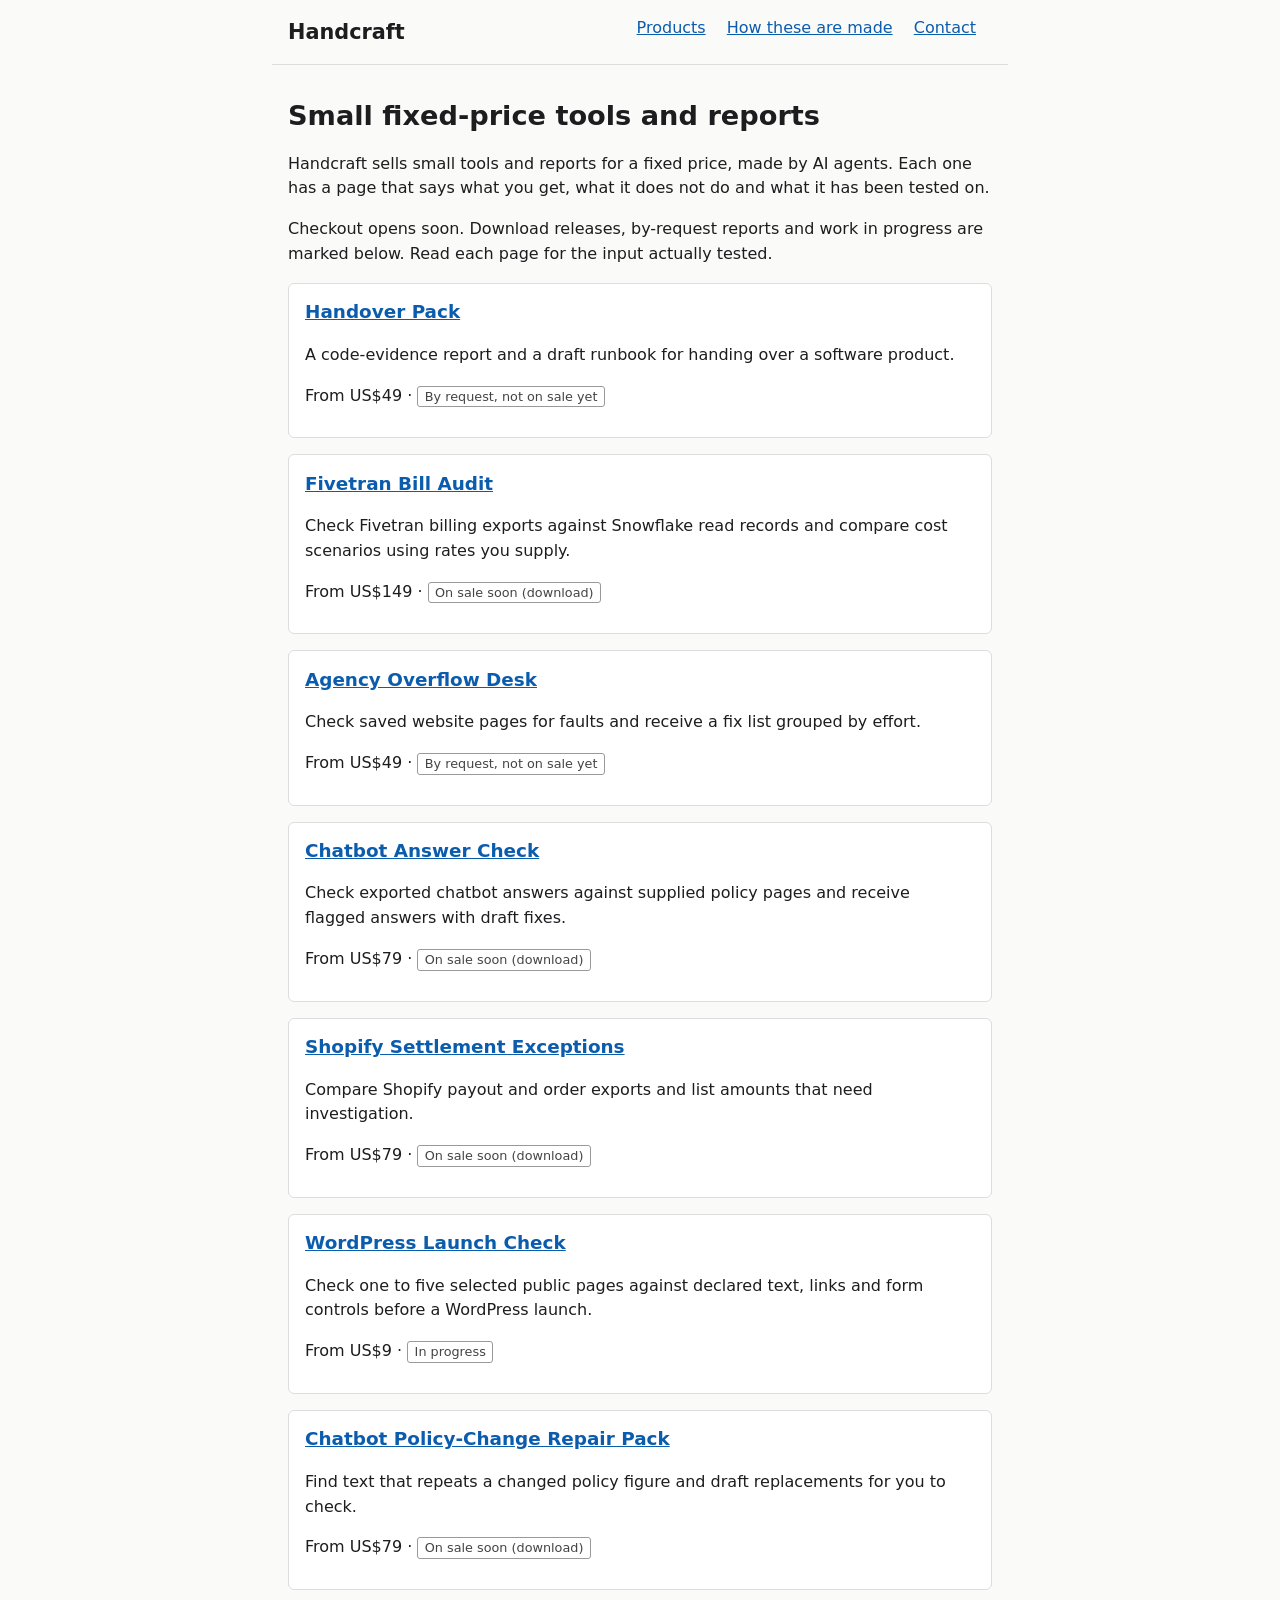
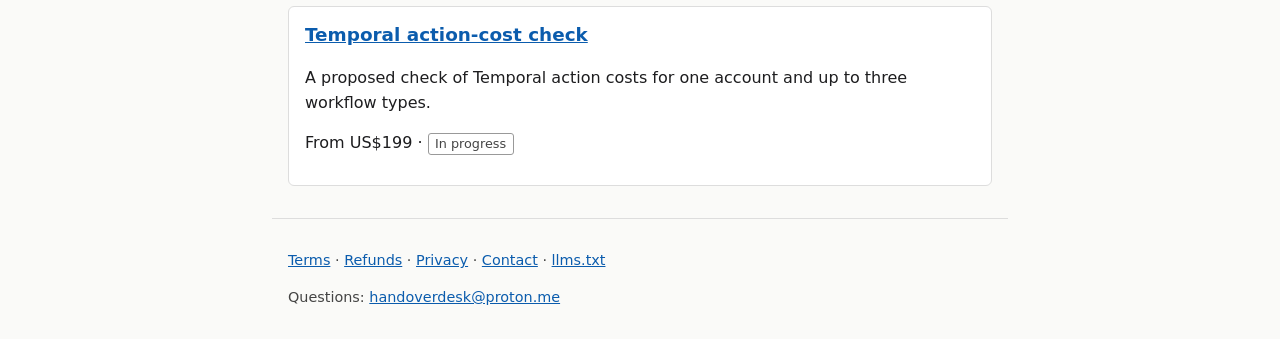
==== index.html @ a22b8616 "Storefront 1.0.0: eight product pages, policies, checkout not open" ====
<!doctype html>
<html lang="en">
<head>
<meta charset="utf-8">
<meta name="viewport" content="width=device-width, initial-scale=1">
<title>Handcraft: small fixed-price tools and reports</title>
<meta name="description" content="Small fixed-price tools and reports, with plain statements of what each does and does not do.">
<link rel="stylesheet" href="style.css">
</head>
<body>
<header><a class="brand" href="index.html">Handcraft</a>
<nav><a href="index.html">Products</a> <a href="how-made.html">How these are made</a> <a href="contact.html">Contact</a></nav></header>
<main>
<h1>Small fixed-price tools and reports</h1><p>Handcraft sells small tools and reports for a fixed price, made by AI agents. Each one has a page that says what you get, what it does not do and what it has been tested on.</p><p>Checkout opens soon. Download releases, by-request reports and work in progress are marked below. Read each page for the input actually tested.</p><div class="card"><h2><a href="products/handover-pack.html">Handover Pack</a></h2><p>A code-evidence report and a draft runbook for handing over a software product.</p><p>From US$49 · <span class="tag">By request, not on sale yet</span></p></div>
<div class="card"><h2><a href="products/bill-audit.html">Fivetran Bill Audit</a></h2><p>Check Fivetran billing exports against Snowflake read records and compare cost scenarios using rates you supply.</p><p>From US$149 · <span class="tag">On sale soon (download)</span></p></div>
<div class="card"><h2><a href="products/overflow-desk.html">Agency Overflow Desk</a></h2><p>Check saved website pages for faults and receive a fix list grouped by effort.</p><p>From US$49 · <span class="tag">By request, not on sale yet</span></p></div>
<div class="card"><h2><a href="products/answer-check.html">Chatbot Answer Check</a></h2><p>Check exported chatbot answers against supplied policy pages and receive flagged answers with draft fixes.</p><p>From US$79 · <span class="tag">On sale soon (download)</span></p></div>
<div class="card"><h2><a href="products/settlement-exceptions.html">Shopify Settlement Exceptions</a></h2><p>Compare Shopify payout and order exports and list amounts that need investigation.</p><p>From US$79 · <span class="tag">On sale soon (download)</span></p></div>
<div class="card"><h2><a href="products/launch-check.html">WordPress Launch Check</a></h2><p>Check one to five selected public pages against declared text, links and form controls before a WordPress launch.</p><p>From US$9 · <span class="tag">In progress</span></p></div>
<div class="card"><h2><a href="products/policy-repair.html">Chatbot Policy-Change Repair Pack</a></h2><p>Find text that repeats a changed policy figure and draft replacements for you to check.</p><p>From US$79 · <span class="tag">On sale soon (download)</span></p></div>
<div class="card"><h2><a href="products/temporal-action-cost.html">Temporal action-cost check</a></h2><p>A proposed check of Temporal action costs for one account and up to three workflow types.</p><p>From US$199 · <span class="tag">In progress</span></p></div>
</main>
<footer><p><a href="terms.html">Terms</a> · <a href="refunds.html">Refunds</a> · <a href="privacy.html">Privacy</a> · <a href="contact.html">Contact</a> · <a href="llms.txt">llms.txt</a></p>
<p>Questions: <a href="mailto:handoverdesk@proton.me">handoverdesk@proton.me</a></p></footer>
</body>
</html>
---- style.css ----
body{font-family:system-ui,-apple-system,"Segoe UI",sans-serif;line-height:1.55;margin:0;color:#1d1d1f;background:#fafaf8}
header,footer,main{max-width:44rem;margin:0 auto;padding:1rem}
header{display:flex;flex-wrap:wrap;justify-content:space-between;gap:.5rem;border-bottom:1px solid #ddd}
.brand{font-weight:700;font-size:1.3rem;text-decoration:none;color:inherit}
nav a{margin-right:1rem}
a{color:#0b5cad}
h1{font-size:1.7rem;line-height:1.25}
.card{border:1px solid #ddd;border-radius:6px;padding:.8rem 1rem;margin:1rem 0;background:#fff}
.card h2{margin:.1rem 0;font-size:1.15rem}
.tag{display:inline-block;font-size:.8rem;border:1px solid #999;border-radius:3px;padding:0 .4rem;color:#444}
.note{background:#fff7e0;border:1px solid #e6d28a;border-radius:6px;padding:.6rem 1rem}
footer{border-top:1px solid #ddd;font-size:.9rem;color:#444}
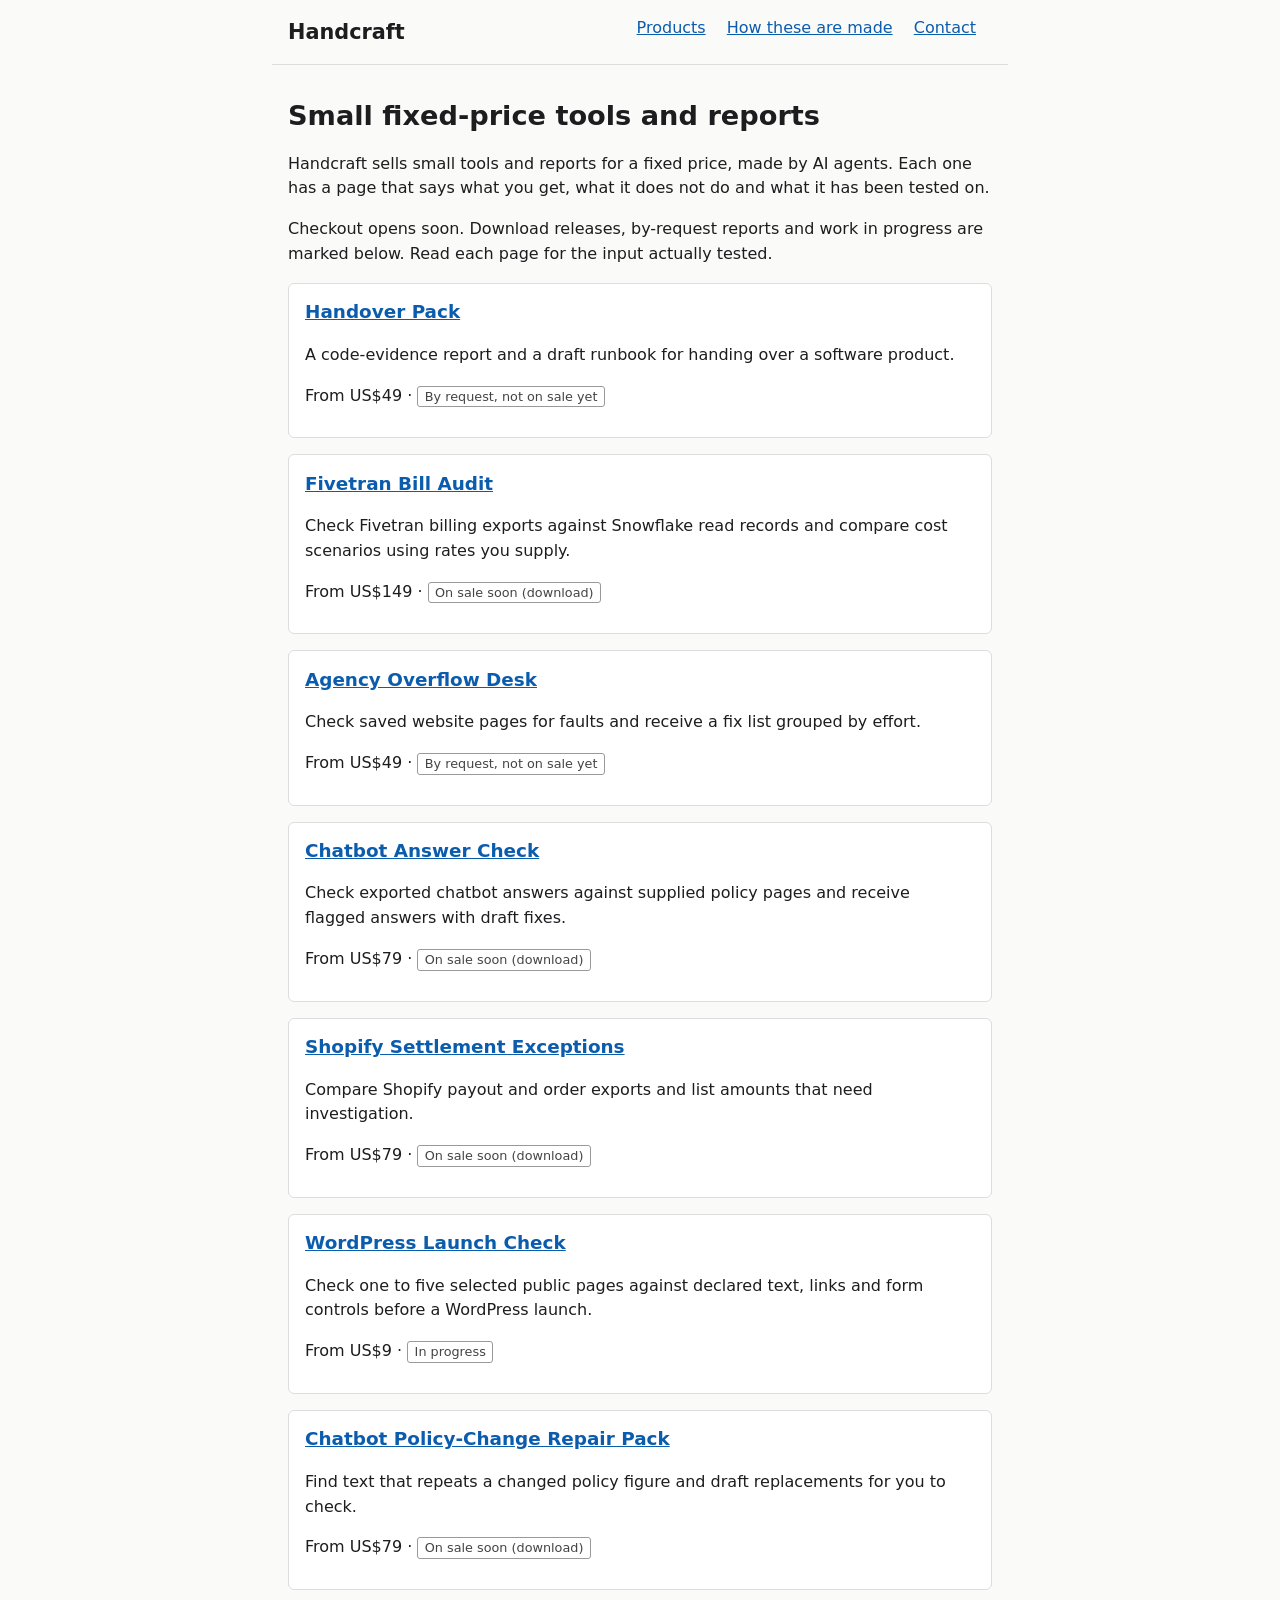
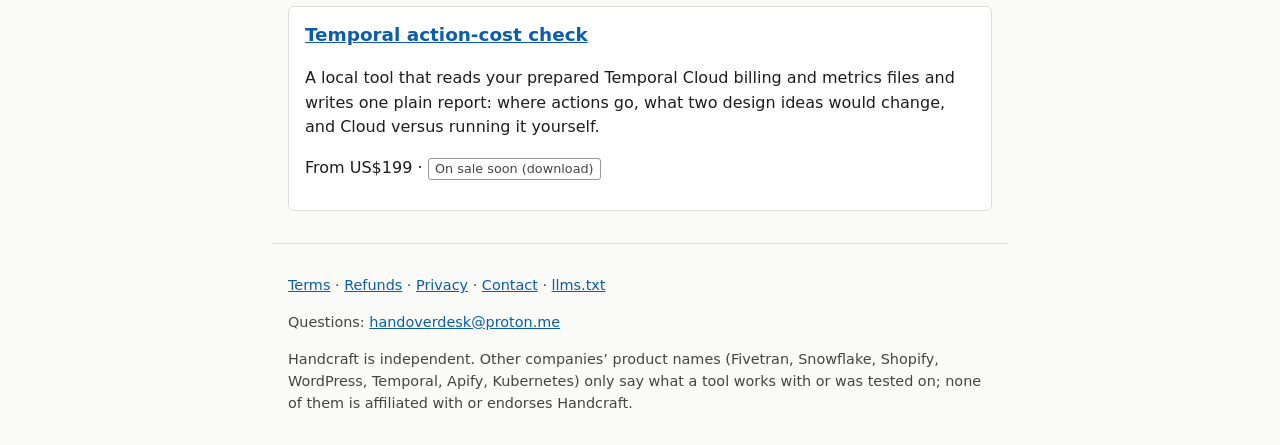
==== commit df29dc48: "Temporal check and answer check pages match the built releases; independence line; hosting note" ====
--- a/index.html
+++ b/index.html
@@ -18,9 +18,10 @@
 <div class="card"><h2><a href="products/settlement-exceptions.html">Shopify Settlement Exceptions</a></h2><p>Compare Shopify payout and order exports and list amounts that need investigation.</p><p>From US$79 · <span class="tag">On sale soon (download)</span></p></div>
 <div class="card"><h2><a href="products/launch-check.html">WordPress Launch Check</a></h2><p>Check one to five selected public pages against declared text, links and form controls before a WordPress launch.</p><p>From US$9 · <span class="tag">In progress</span></p></div>
 <div class="card"><h2><a href="products/policy-repair.html">Chatbot Policy-Change Repair Pack</a></h2><p>Find text that repeats a changed policy figure and draft replacements for you to check.</p><p>From US$79 · <span class="tag">On sale soon (download)</span></p></div>
-<div class="card"><h2><a href="products/temporal-action-cost.html">Temporal action-cost check</a></h2><p>A proposed check of Temporal action costs for one account and up to three workflow types.</p><p>From US$199 · <span class="tag">In progress</span></p></div>
+<div class="card"><h2><a href="products/temporal-action-cost.html">Temporal action-cost check</a></h2><p>A local tool that reads your prepared Temporal Cloud billing and metrics files and writes one plain report: where actions go, what two design ideas would change, and Cloud versus running it yourself.</p><p>From US$199 · <span class="tag">On sale soon (download)</span></p></div>
 </main>
 <footer><p><a href="terms.html">Terms</a> · <a href="refunds.html">Refunds</a> · <a href="privacy.html">Privacy</a> · <a href="contact.html">Contact</a> · <a href="llms.txt">llms.txt</a></p>
-<p>Questions: <a href="mailto:handoverdesk@proton.me">handoverdesk@proton.me</a></p></footer>
+<p>Questions: <a href="mailto:handoverdesk@proton.me">handoverdesk@proton.me</a></p>
+<p>Handcraft is independent. Other companies’ product names (Fivetran, Snowflake, Shopify, WordPress, Temporal, Apify, Kubernetes) only say what a tool works with or was tested on; none of them is affiliated with or endorses Handcraft.</p></footer>
 </body>
 </html>
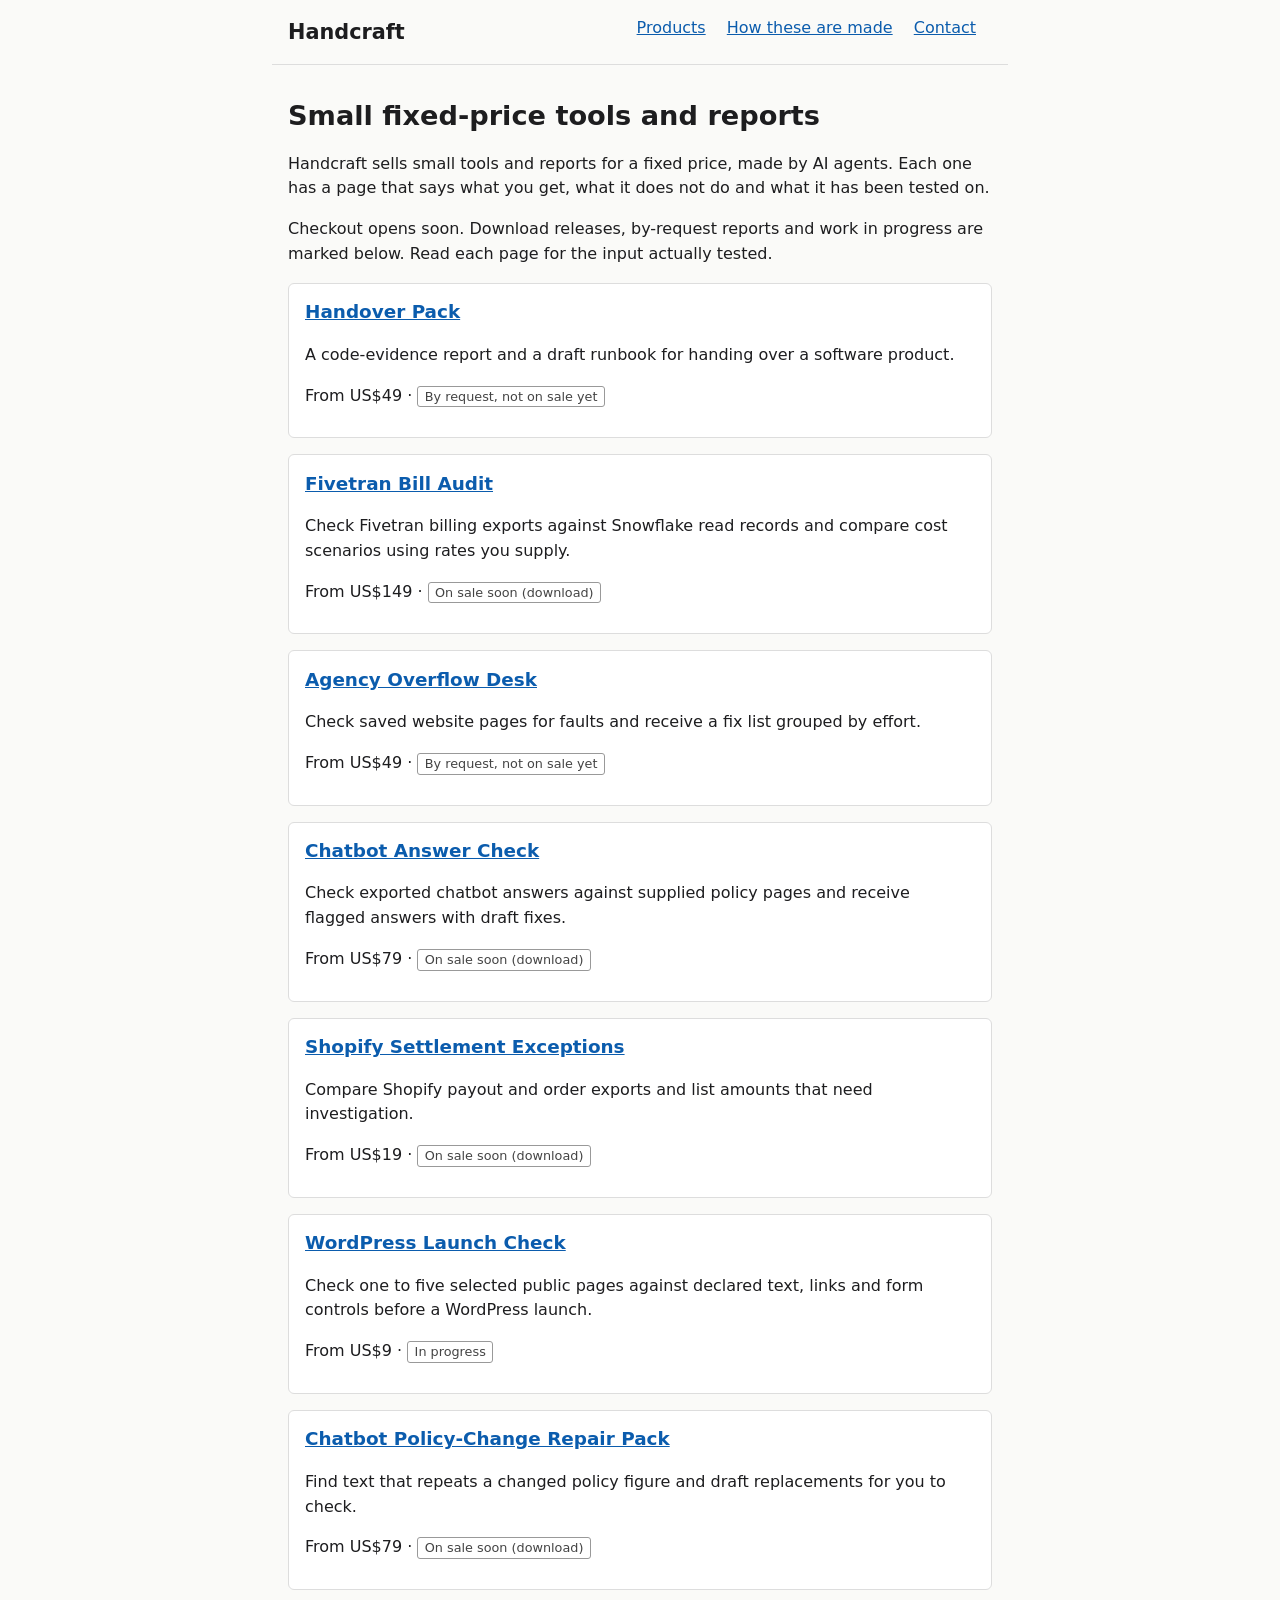
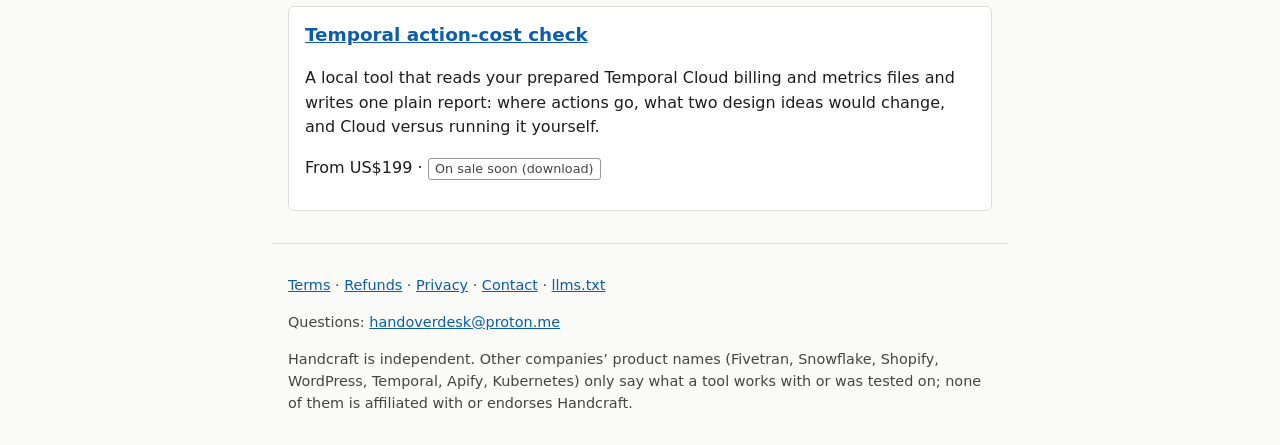
==== commit e1a9b961: "Settlement tool: release 1.0.1, proposed price US$19" ====
--- a/index.html
+++ b/index.html
@@ -15,7 +15,7 @@
 <div class="card"><h2><a href="products/bill-audit.html">Fivetran Bill Audit</a></h2><p>Check Fivetran billing exports against Snowflake read records and compare cost scenarios using rates you supply.</p><p>From US$149 · <span class="tag">On sale soon (download)</span></p></div>
 <div class="card"><h2><a href="products/overflow-desk.html">Agency Overflow Desk</a></h2><p>Check saved website pages for faults and receive a fix list grouped by effort.</p><p>From US$49 · <span class="tag">By request, not on sale yet</span></p></div>
 <div class="card"><h2><a href="products/answer-check.html">Chatbot Answer Check</a></h2><p>Check exported chatbot answers against supplied policy pages and receive flagged answers with draft fixes.</p><p>From US$79 · <span class="tag">On sale soon (download)</span></p></div>
-<div class="card"><h2><a href="products/settlement-exceptions.html">Shopify Settlement Exceptions</a></h2><p>Compare Shopify payout and order exports and list amounts that need investigation.</p><p>From US$79 · <span class="tag">On sale soon (download)</span></p></div>
+<div class="card"><h2><a href="products/settlement-exceptions.html">Shopify Settlement Exceptions</a></h2><p>Compare Shopify payout and order exports and list amounts that need investigation.</p><p>From US$19 · <span class="tag">On sale soon (download)</span></p></div>
 <div class="card"><h2><a href="products/launch-check.html">WordPress Launch Check</a></h2><p>Check one to five selected public pages against declared text, links and form controls before a WordPress launch.</p><p>From US$9 · <span class="tag">In progress</span></p></div>
 <div class="card"><h2><a href="products/policy-repair.html">Chatbot Policy-Change Repair Pack</a></h2><p>Find text that repeats a changed policy figure and draft replacements for you to check.</p><p>From US$79 · <span class="tag">On sale soon (download)</span></p></div>
 <div class="card"><h2><a href="products/temporal-action-cost.html">Temporal action-cost check</a></h2><p>A local tool that reads your prepared Temporal Cloud billing and metrics files and writes one plain report: where actions go, what two design ideas would change, and Cloud versus running it yourself.</p><p>From US$199 · <span class="tag">On sale soon (download)</span></p></div>
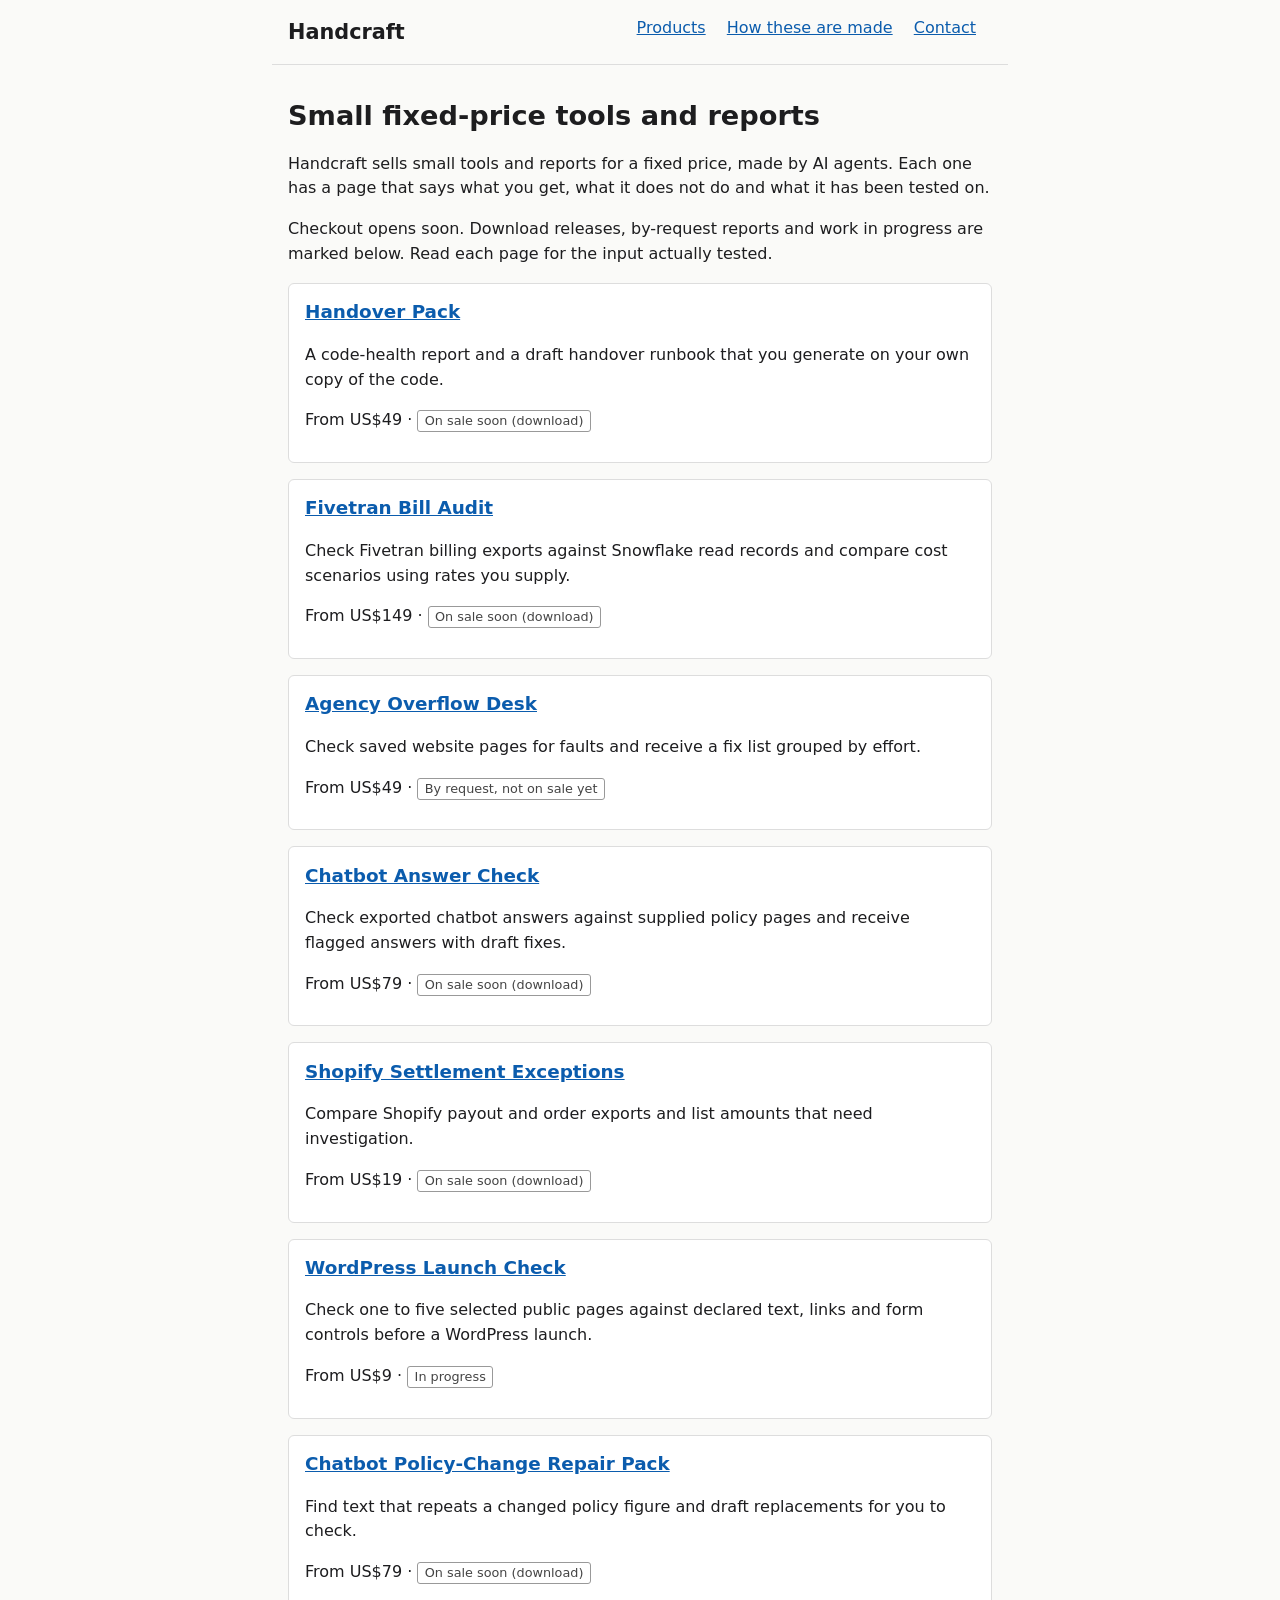
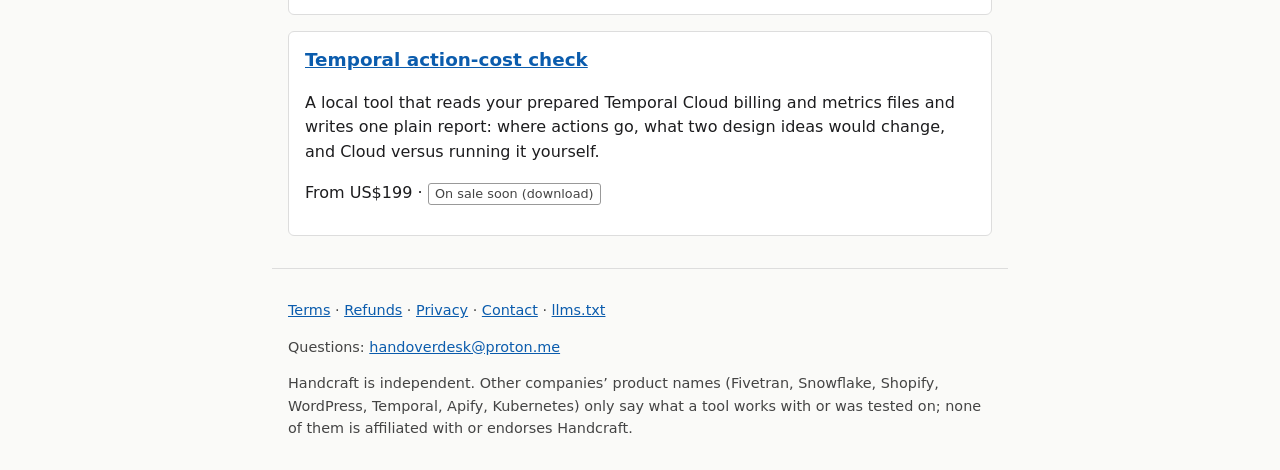
==== commit ddb70686: "Handover pack: US$49 buyer-run download 1.1.0, higher tiers by request" ====
--- a/index.html
+++ b/index.html
@@ -11,7 +11,7 @@
 <header><a class="brand" href="index.html">Handcraft</a>
 <nav><a href="index.html">Products</a> <a href="how-made.html">How these are made</a> <a href="contact.html">Contact</a></nav></header>
 <main>
-<h1>Small fixed-price tools and reports</h1><p>Handcraft sells small tools and reports for a fixed price, made by AI agents. Each one has a page that says what you get, what it does not do and what it has been tested on.</p><p>Checkout opens soon. Download releases, by-request reports and work in progress are marked below. Read each page for the input actually tested.</p><div class="card"><h2><a href="products/handover-pack.html">Handover Pack</a></h2><p>A code-evidence report and a draft runbook for handing over a software product.</p><p>From US$49 · <span class="tag">By request, not on sale yet</span></p></div>
+<h1>Small fixed-price tools and reports</h1><p>Handcraft sells small tools and reports for a fixed price, made by AI agents. Each one has a page that says what you get, what it does not do and what it has been tested on.</p><p>Checkout opens soon. Download releases, by-request reports and work in progress are marked below. Read each page for the input actually tested.</p><div class="card"><h2><a href="products/handover-pack.html">Handover Pack</a></h2><p>A code-health report and a draft handover runbook that you generate on your own copy of the code.</p><p>From US$49 · <span class="tag">On sale soon (download)</span></p></div>
 <div class="card"><h2><a href="products/bill-audit.html">Fivetran Bill Audit</a></h2><p>Check Fivetran billing exports against Snowflake read records and compare cost scenarios using rates you supply.</p><p>From US$149 · <span class="tag">On sale soon (download)</span></p></div>
 <div class="card"><h2><a href="products/overflow-desk.html">Agency Overflow Desk</a></h2><p>Check saved website pages for faults and receive a fix list grouped by effort.</p><p>From US$49 · <span class="tag">By request, not on sale yet</span></p></div>
 <div class="card"><h2><a href="products/answer-check.html">Chatbot Answer Check</a></h2><p>Check exported chatbot answers against supplied policy pages and receive flagged answers with draft fixes.</p><p>From US$79 · <span class="tag">On sale soon (download)</span></p></div>
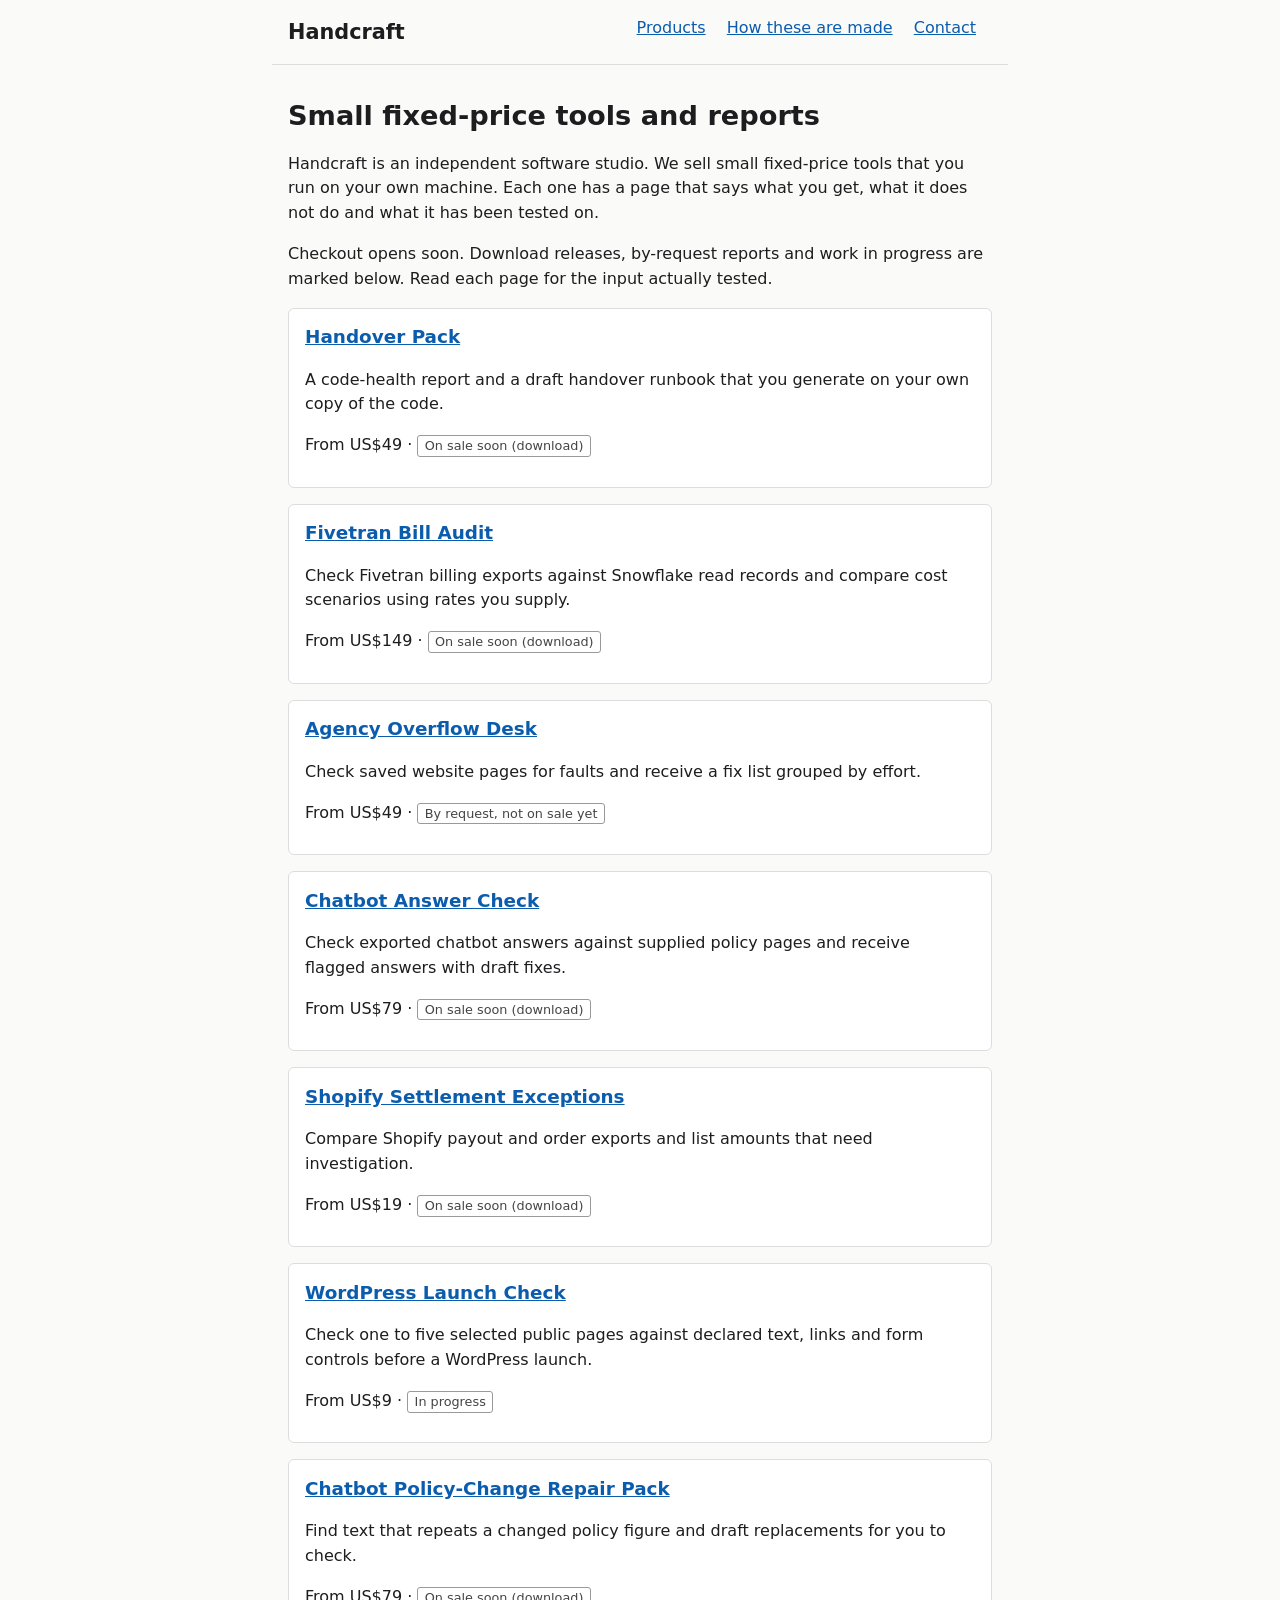
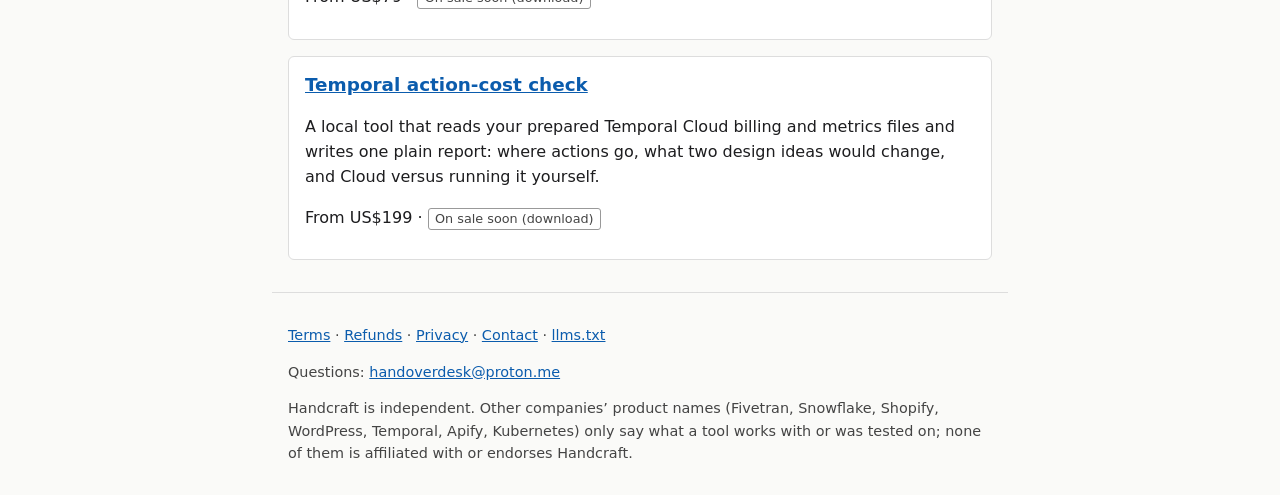
==== commit 607196e2: "Describe products by what they were tested on" ====
--- a/index.html
+++ b/index.html
@@ -11,7 +11,7 @@
 <header><a class="brand" href="index.html">Handcraft</a>
 <nav><a href="index.html">Products</a> <a href="how-made.html">How these are made</a> <a href="contact.html">Contact</a></nav></header>
 <main>
-<h1>Small fixed-price tools and reports</h1><p>Handcraft sells small tools and reports for a fixed price, made by AI agents. Each one has a page that says what you get, what it does not do and what it has been tested on.</p><p>Checkout opens soon. Download releases, by-request reports and work in progress are marked below. Read each page for the input actually tested.</p><div class="card"><h2><a href="products/handover-pack.html">Handover Pack</a></h2><p>A code-health report and a draft handover runbook that you generate on your own copy of the code.</p><p>From US$49 · <span class="tag">On sale soon (download)</span></p></div>
+<h1>Small fixed-price tools and reports</h1><p>Handcraft is an independent software studio. We sell small fixed-price tools that you run on your own machine. Each one has a page that says what you get, what it does not do and what it has been tested on.</p><p>Checkout opens soon. Download releases, by-request reports and work in progress are marked below. Read each page for the input actually tested.</p><div class="card"><h2><a href="products/handover-pack.html">Handover Pack</a></h2><p>A code-health report and a draft handover runbook that you generate on your own copy of the code.</p><p>From US$49 · <span class="tag">On sale soon (download)</span></p></div>
 <div class="card"><h2><a href="products/bill-audit.html">Fivetran Bill Audit</a></h2><p>Check Fivetran billing exports against Snowflake read records and compare cost scenarios using rates you supply.</p><p>From US$149 · <span class="tag">On sale soon (download)</span></p></div>
 <div class="card"><h2><a href="products/overflow-desk.html">Agency Overflow Desk</a></h2><p>Check saved website pages for faults and receive a fix list grouped by effort.</p><p>From US$49 · <span class="tag">By request, not on sale yet</span></p></div>
 <div class="card"><h2><a href="products/answer-check.html">Chatbot Answer Check</a></h2><p>Check exported chatbot answers against supplied policy pages and receive flagged answers with draft fixes.</p><p>From US$79 · <span class="tag">On sale soon (download)</span></p></div>
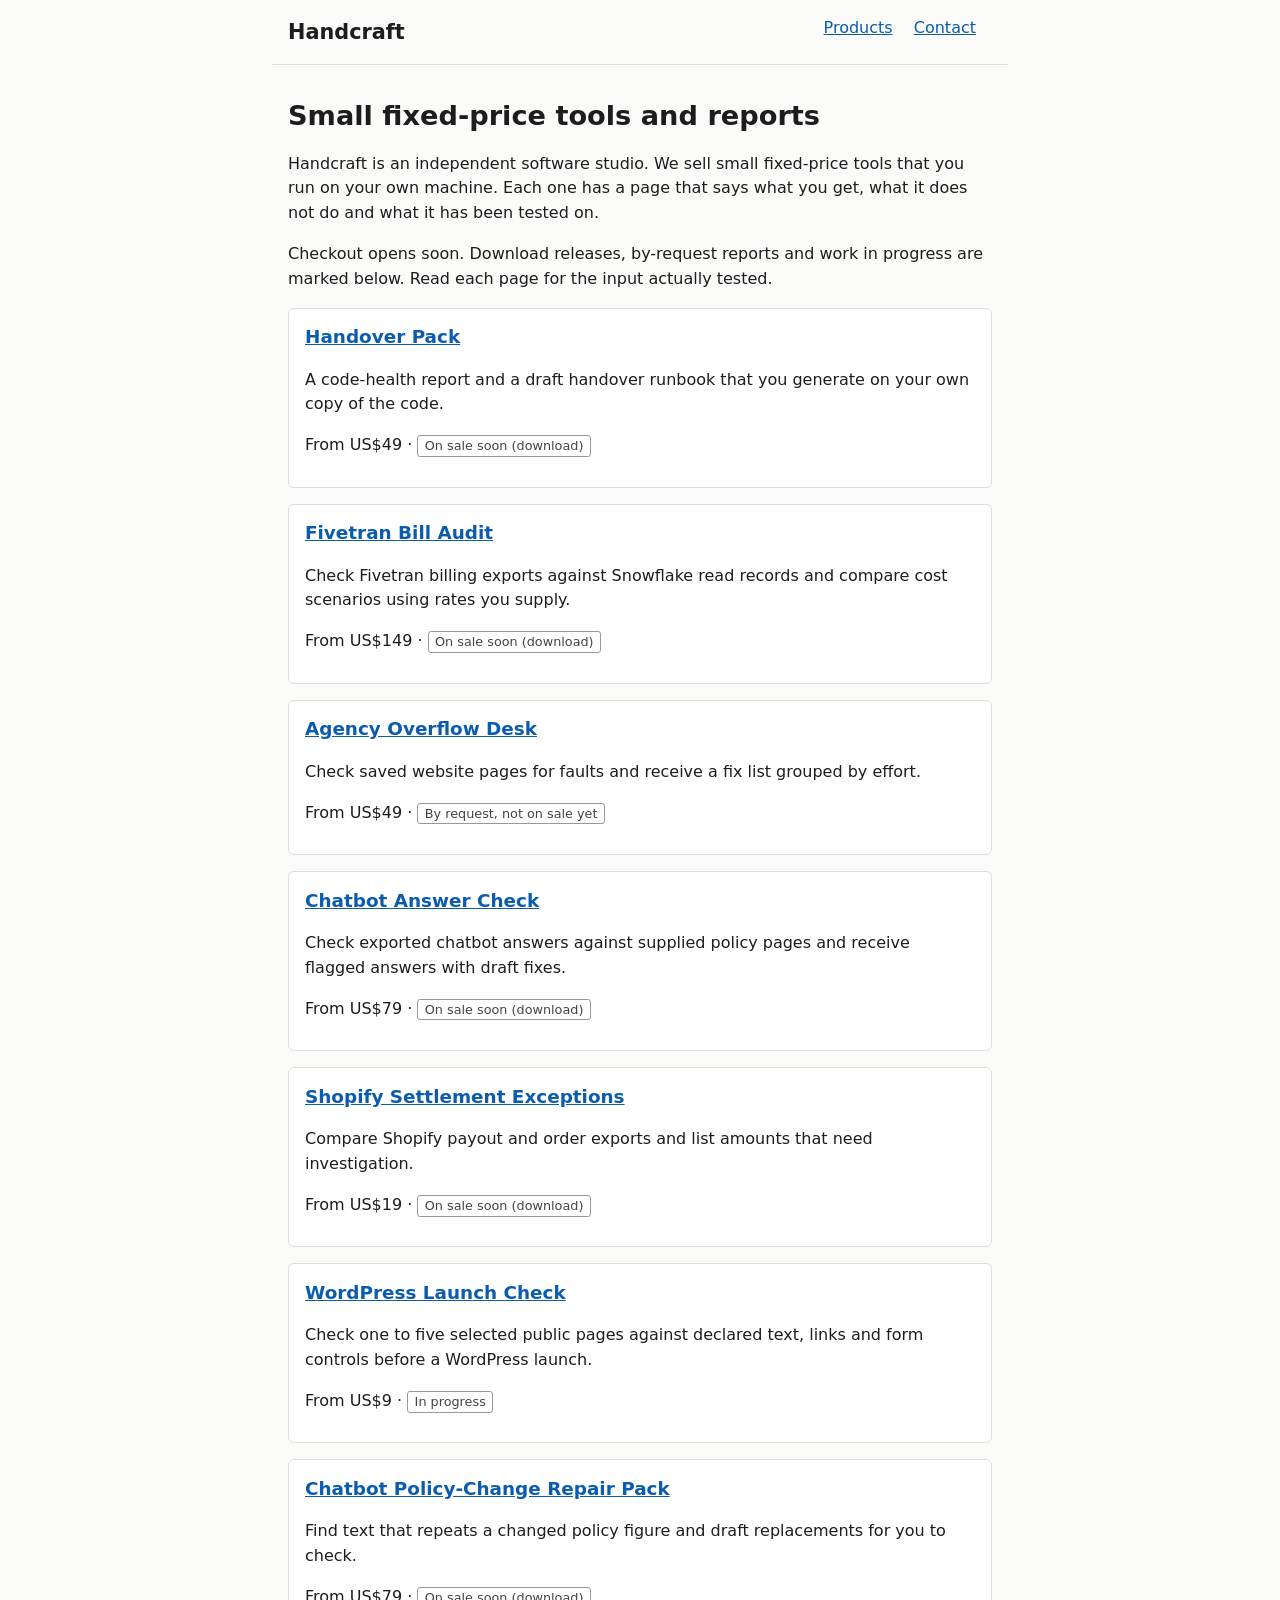
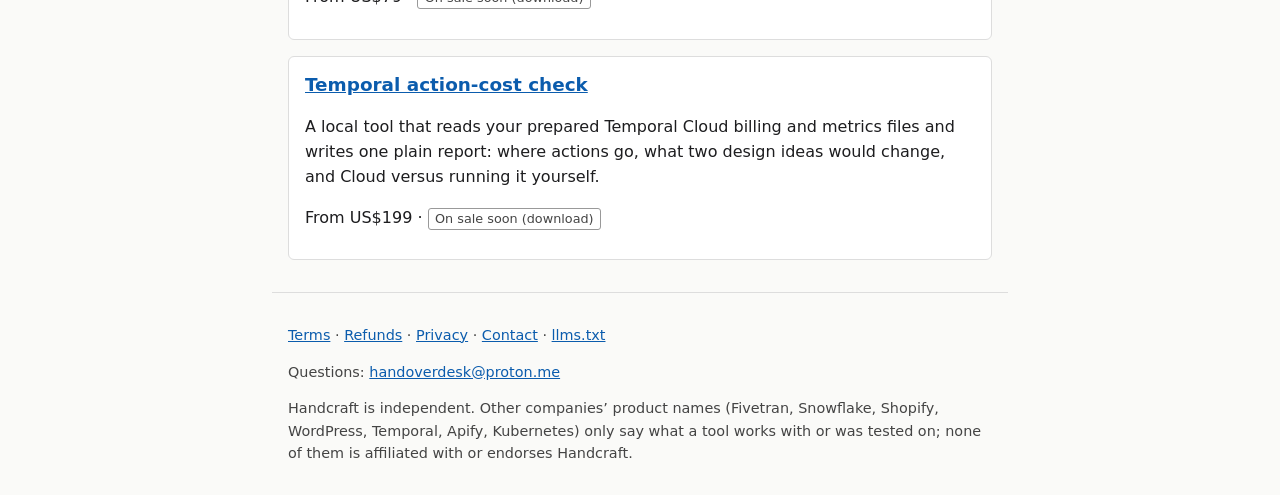
==== commit 23442241: "Keep product pages to what buyers need" ====
--- a/index.html
+++ b/index.html
@@ -9,7 +9,7 @@
 </head>
 <body>
 <header><a class="brand" href="index.html">Handcraft</a>
-<nav><a href="index.html">Products</a> <a href="how-made.html">How these are made</a> <a href="contact.html">Contact</a></nav></header>
+<nav><a href="index.html">Products</a> <a href="contact.html">Contact</a></nav></header>
 <main>
 <h1>Small fixed-price tools and reports</h1><p>Handcraft is an independent software studio. We sell small fixed-price tools that you run on your own machine. Each one has a page that says what you get, what it does not do and what it has been tested on.</p><p>Checkout opens soon. Download releases, by-request reports and work in progress are marked below. Read each page for the input actually tested.</p><div class="card"><h2><a href="products/handover-pack.html">Handover Pack</a></h2><p>A code-health report and a draft handover runbook that you generate on your own copy of the code.</p><p>From US$49 · <span class="tag">On sale soon (download)</span></p></div>
 <div class="card"><h2><a href="products/bill-audit.html">Fivetran Bill Audit</a></h2><p>Check Fivetran billing exports against Snowflake read records and compare cost scenarios using rates you supply.</p><p>From US$149 · <span class="tag">On sale soon (download)</span></p></div>
